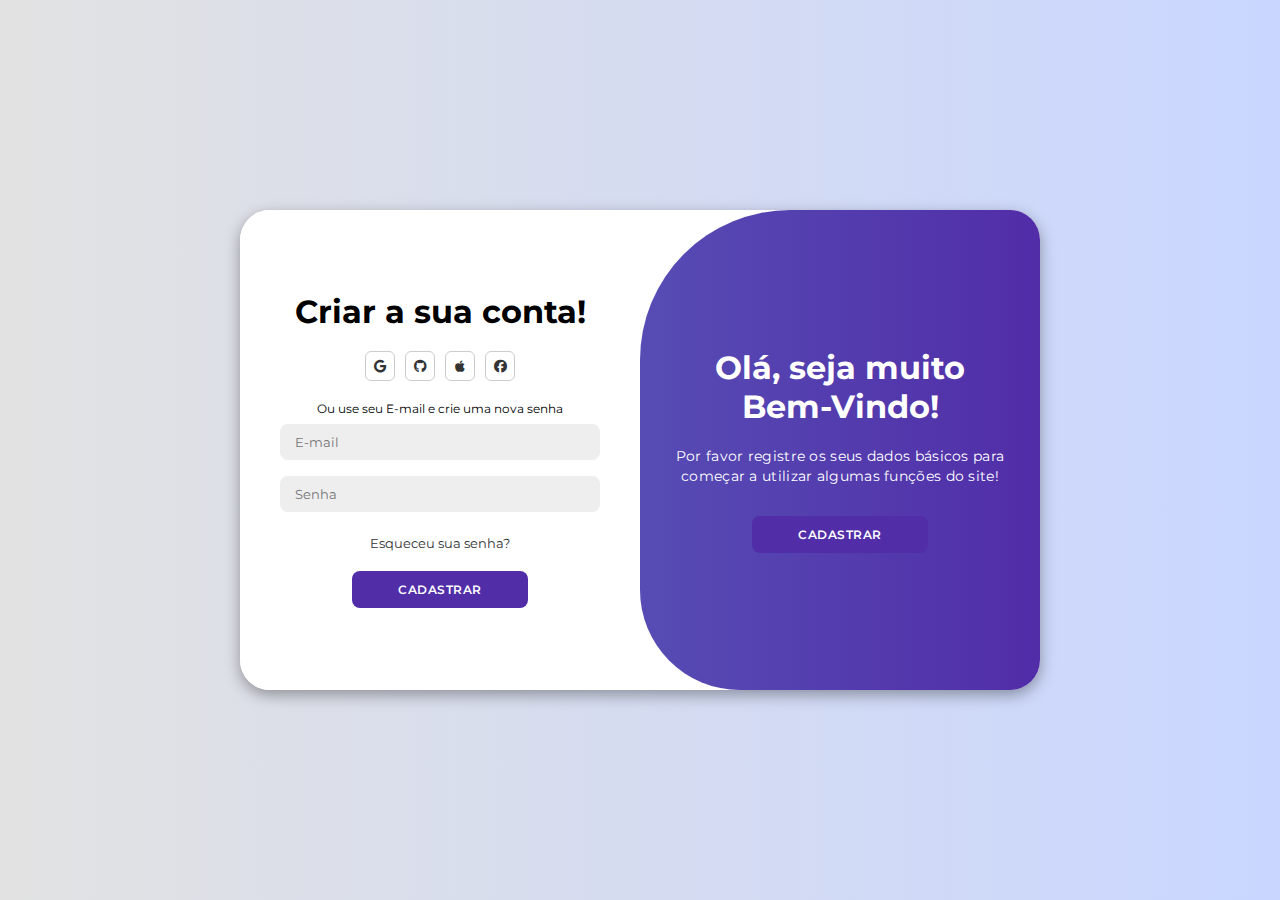
==== SiteJogo/login.html @ 77b5615b "Atualização com a tela de login quase pronta" ====
<!DOCTYPE html>
<html lang="en">
<head>
    <meta charset="UTF-8">
    <meta name="viewport" content="width=device-width, initial-scale=1.0">
    <link rel="stylesheet" href="assets/css/login-style.css">
    <link rel="stylesheet" href="https://cdnjs.cloudflare.com/ajax/libs/font-awesome/6.5.1/css/all.min.css">
    <title>Login</title>

</head>
<body class="body2" background="" >
    <div class="container" id="container">
        <div class="form-container sign-in">
            <form>
                <h1>Criar a sua conta!</h1>
                <div class="icone-social">
                    <a href="https://accounts.google.com/v3/signin/identifier?hl=pt-br&ifkv=ATuJsjzSSTG0kBVhSSQy7AnXjcGqa9T7JwPdk8R_-tpvF0InnthoQjnvCKKEpLQVGpFHRnAhp8Zhgw&flowName=GlifWebSignIn&flowEntry=ServiceLogin&dsh=S-956024247%3A1709691765318651&theme=mn" target="_blank" class="soci-icon"><i class="fa-brands fa-google"></i></a>
                    <a href="https://github.com/login" target="_blank" id="github" class="soci-icon"><i class="fa-brands fa-github"></i></a>
                    <a href="https://appleid.apple.com/sign-in" target="_blank" class="soci-icon"><i class="fa-brands fa-apple"></i></a>
                    <a href="https://pt-br.facebook.com/login/device-based/regular/login/" target="_blank" class="soci-icon"><i class="fa-brands fa-facebook"></i></a>
                </div>
                <span>Ou use seu E-mail e crie uma nova senha</span>
                <input type="email" placeholder="E-mail">
                <input type="password" placeholder="Senha">
                <a href="#">Esqueceu sua senha?</a>
                <button>Cadastrar</button>
            </form>
        </div>
        <div class="painel-container">
            <div class="painel">
                <div class="posicao-painel painel-esquerda">
                    <ul>
                    <h1>Bem-Vindo Novamente!</h1>
                    <p>Insira os seus dados para acessar novamente as funcionalidades do site!</p>
                    <button class="escondido" id="loginbtn">Entrar</button>
                </ul>
                </div>
                <div class="posicao-painel painel-direta"><ul>
                    <h1>Olá, seja muito Bem-Vindo!</h1>
                    <p>Por favor registre os seus dados básicos para começar a utilizar algumas funções do site!</p>
                    <button class="cadastro" id="cadastrobtn">Cadastrar</button>
                </ul>
                </div>
            </div>
        </div>
    </div>
    <script src="assets/js/script.js"></script>
</body>
</html>
---- SiteJogo/assets/css/login-style.css ----
@import url('https://fonts.googleapis.com/css2?family=Montserrat:wght@200;300;400;500;600;700&display=swap');
*{
    margin: 0;
    padding: 0;
    box-sizing: border-box;
    font-family: 'Montserrat', sans-serif;

}

.body2{
    background-color: #c9d6ff;
    background: linear-gradient(to right, #e2e2e2, #c9d6ff);
    display: flex;
    align-items: center;
    justify-content: center;
    flex-direction: column;
    height: 100vh;
}

.container{
    background-color: #fff;
    border-radius: 30px;
    box-shadow: 0 5px 15px rgba(0, 0, 0, 0.35);
    position: relative;
    overflow: hidden;
    width: 800px;
    height: 480px;
    max-width: 100%;
    min-width: 480px;
}

.container p{
    font-size: 14px;
    line-height: 20px;
    letter-spacing: 0.3px;
    margin: 20px 0;
}

.container span{
    font-size: 12px;
}

.container a{
    color: #333;
    font-size: 13px;
    text-decoration: none;
    margin: 15px 0 10px;
}

.container button{
    background-color: #512da8;
    color: #fff;
    font-size: 12px;
    padding: 10px 45px;
    border: 1px solid transparent;
    border-radius: 8px;
    font-weight: 600;
    letter-spacing: 0.5px;
    text-transform: uppercase;
    margin-top: 10px;
    cursor: pointer;
}

.container button.escondido{
    background-color: transparent;
    border-color: #fff;
}

.container form{
    background-color: #fff;
    display: flex;
    align-items: center;
    justify-content: center;
    flex-direction: column;
    padding: 0 40px;
    height: 100%;
}

.container input{
    background-color: #eee;
    border: none;
    margin: 8px 0;
    padding: 10px 15px;
    font-size: 13px;
    border-radius: 8px;
    width: 100%;
    outline: none;
}

.form-container {
    position: absolute;
    top: 0;
    height: 100%;
    transition: all 0.6s ease-in-out;
}

.sign-in{
    left: 0;
    width: 50%;
    z-index: 2;
}

.container.active .sign-in{
    transform: translateX(100%);
}

.sign-up{
    left: 0;
    width: 50%;
    opacity: 0;
    z-index: 1;
}

.container.active .sign-up{
    transform: translateX(100%);
    opacity: 1;
    z-index: 5;
    animation: move 0.6s;
}

@keyframes move{
    0%, 49.99%{
        opacity: 0;
        z-index: 1;
    }
    50%, 100%{
        opacity: 1;
        z-index: 5;
    }
}

.icone-social{
    margin: 20px 0;
}

.icone-social a{
    border: 1px solid #ccc;
    border-radius: 20%;
    display: inline-flex;
    justify-content: center;
    align-items: center;
    margin: 0 3px;
    width: 30px;
    height:30px;
}

.painel-container{
    position: absolute;
    top: 0;
    left: 50%;
    width: 50%;
    height: 100%;
    overflow: hidden;
    transition: all 0.6s ease-in-out;
    border-radius: 150px 0 0 100px;
    z-index: 1000;
}

.container.active .painel-container{
    transform: translateX(-100%);
    border-radius: 0 150px 100px 0;
}

.painel{
    background-color: #512da8;
    height: 100%;
    background: linear-gradient(to right, #5c6bc0, #512da8);
    color: #fff;
    position: relative;
    left: -100%;
    height: 100%;
    width: 200%;
    transform: translateX(0);
    transition: all 0.6s ease-in-out;
}

.container.active .painel{
    transform: translateX(50%);
}

.container.active .painel-esquerda{
    transform: translateX(0);
}

.container.active .painel-direita{
    transform: translateX(200%);
}


.posicao-painel{
    position: absolute;
    width: 50%;
    height: 100%;
    display: flex;
    align-items: center;
    justify-content: center;
    padding: 0 30px;
    text-align: center;
    top: 0;
    transform: translateX(0);
    transition: all 0.6s ease-in-out;
}

.painel-esquerda{
    transform: translateX(-200%);
}

.painel-direta{
    right: 0;
    transform: translateX(0);
}
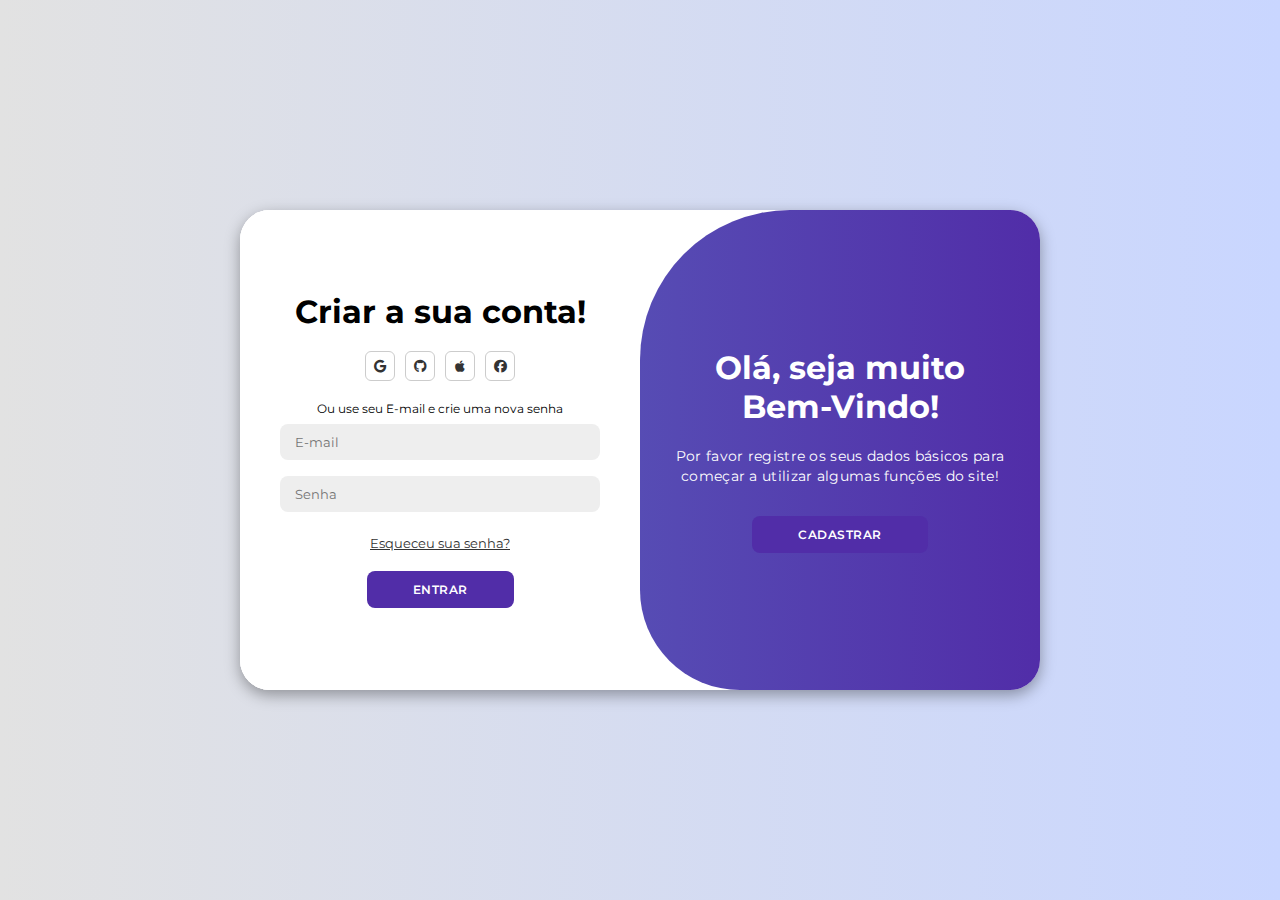
==== commit 327c77a2: "Update login.html" ====
--- a/SiteJogo/login.html
+++ b/SiteJogo/login.html
@@ -22,12 +22,28 @@
                 <span>Ou use seu E-mail e crie uma nova senha</span>
                 <input type="email" placeholder="E-mail">
                 <input type="password" placeholder="Senha">
-                <a href="#">Esqueceu sua senha?</a>
-                <button>Cadastrar</button>
+                <a href="#"><u>Esqueceu sua senha?</u></a>
+                <button>Entrar</button>
+            </form>
+        </div>
+        <div class="form-container login">
+            <form>
+                <h1>Entre na sua conta!</h1>
+                <div class="icone-social">
+                    <a href="https://accounts.google.com/v3/signin/identifier?hl=pt-br&ifkv=ATuJsjzSSTG0kBVhSSQy7AnXjcGqa9T7JwPdk8R_-tpvF0InnthoQjnvCKKEpLQVGpFHRnAhp8Zhgw&flowName=GlifWebSignIn&flowEntry=ServiceLogin&dsh=S-956024247%3A1709691765318651&theme=mn" target="_blank" class="soci-icon"><i class="fa-brands fa-google"></i></a>
+                    <a href="https://github.com/login" target="_blank" id="github" class="soci-icon"><i class="fa-brands fa-github"></i></a>
+                    <a href="https://appleid.apple.com/sign-in" target="_blank" class="soci-icon"><i class="fa-brands fa-apple"></i></a>
+                    <a href="https://pt-br.facebook.com/login/device-based/regular/login/" target="_blank" class="soci-icon"><i class="fa-brands fa-facebook"></i></a>
+                </div>
+                <span>Ou use seu E-mail e entre com sua senha</span>
+                <input type="email" placeholder="E-mail">
+                <input type="password" placeholder="Senha">
+                <a href="#"><u>Esqueceu sua senha?</u></a>
+                <button>Entrar</button>
             </form>
         </div>
         <div class="painel-container">
-            <div class="painel">
+            <div class="painel">    
                 <div class="posicao-painel painel-esquerda">
                     <ul>
                     <h1>Bem-Vindo Novamente!</h1>
@@ -46,4 +62,4 @@
     </div>
     <script src="assets/js/script.js"></script>
 </body>
-</html>+</html>
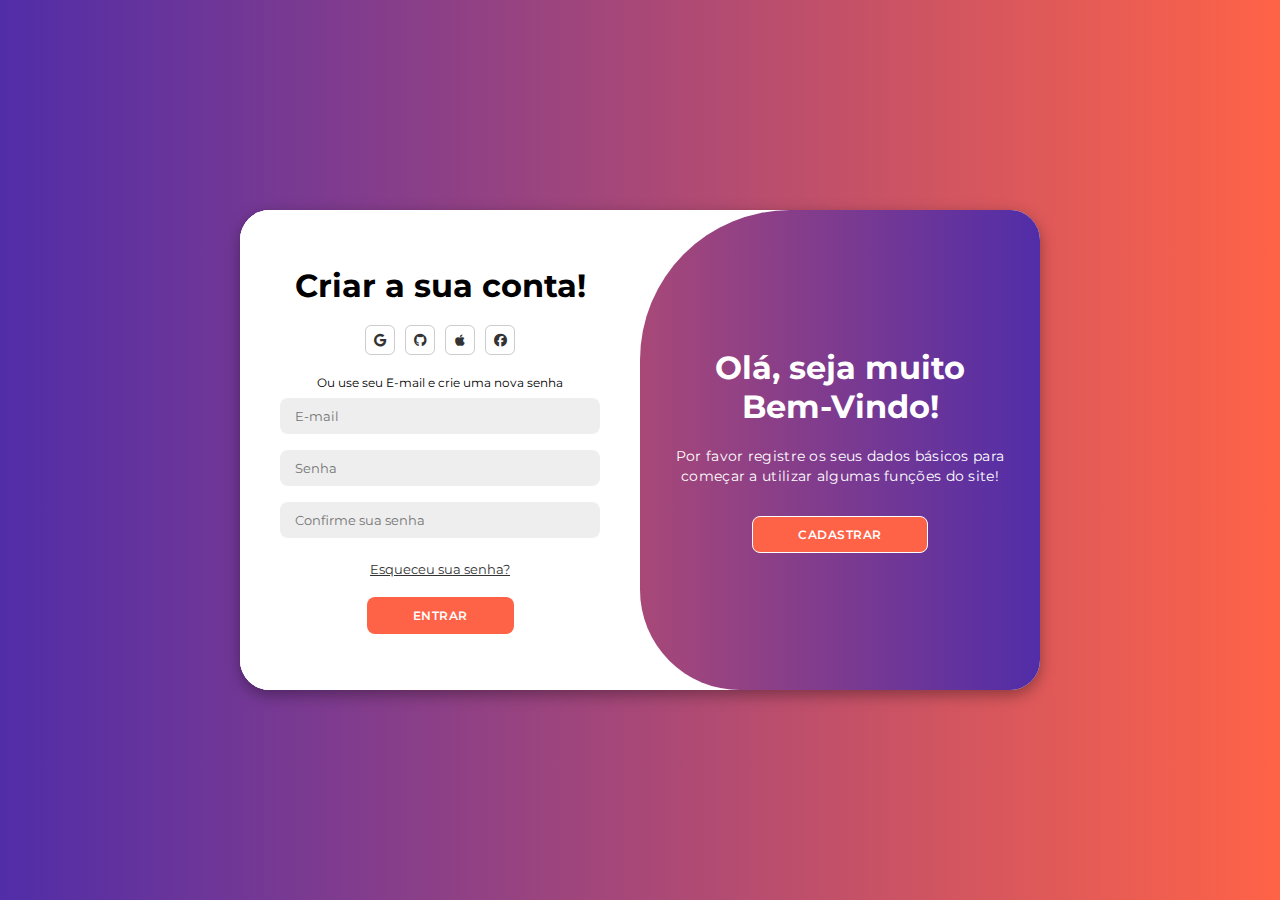
==== commit e8273334: "Update login.html" ====
--- a/SiteJogo/login.html
+++ b/SiteJogo/login.html
@@ -22,6 +22,7 @@
                 <span>Ou use seu E-mail e crie uma nova senha</span>
                 <input type="email" placeholder="E-mail">
                 <input type="password" placeholder="Senha">
+                <input type="password" placeholder="Confirme sua senha">
                 <a href="#"><u>Esqueceu sua senha?</u></a>
                 <button>Entrar</button>
             </form>
--- a/SiteJogo/assets/css/login-style.css
+++ b/SiteJogo/assets/css/login-style.css
@@ -9,7 +9,7 @@
 
 .body2{
     background-color: #c9d6ff;
-    background: linear-gradient(to right, #e2e2e2, #c9d6ff);
+    background: linear-gradient(to right, #512da8, tomato);
     display: flex;
     align-items: center;
     justify-content: center;
@@ -48,7 +48,7 @@
 }
 
 .container button{
-    background-color: #512da8;
+    background-color: tomato;
     color: #fff;
     font-size: 12px;
     padding: 10px 45px;
@@ -62,8 +62,20 @@
 }
 
 .container button.escondido{
-    background-color: transparent;
+    background-color: tomato;
     border-color: #fff;
+}
+
+.container button:hover{
+    background-color: #512da8;
+}
+
+.container button.cadastro{
+    background-color: tomato;
+    border-color: #fff;
+}
+.container button.cadastro:hover{
+    background-color: #512da8;
 }
 
 .container form{
@@ -99,11 +111,11 @@
     width: 50%;
     z-index: 2;
 }
-
-.container.active .sign-in{
+/*Troca*/
+.container.active .login{
     transform: translateX(100%);
 }
-
+/*****************/
 .sign-up{
     left: 0;
     width: 50%;
@@ -144,6 +156,11 @@
     height:30px;
 }
 
+.icone-social a:hover{
+    border: 1px solid #333;
+    border-radius: 20%;
+}
+
 .painel-container{
     position: absolute;
     top: 0;
@@ -164,7 +181,7 @@
 .painel{
     background-color: #512da8;
     height: 100%;
-    background: linear-gradient(to right, #5c6bc0, #512da8);
+    background: linear-gradient(to right, tomato, #512da8);
     color: #fff;
     position: relative;
     left: -100%;
@@ -208,4 +225,12 @@
 .painel-direta{
     right: 0;
     transform: translateX(0);
-}+}
+
+.btn{
+    background-color: white;
+}
+
+.btn:hover{
+    background-color: #333;
+}
